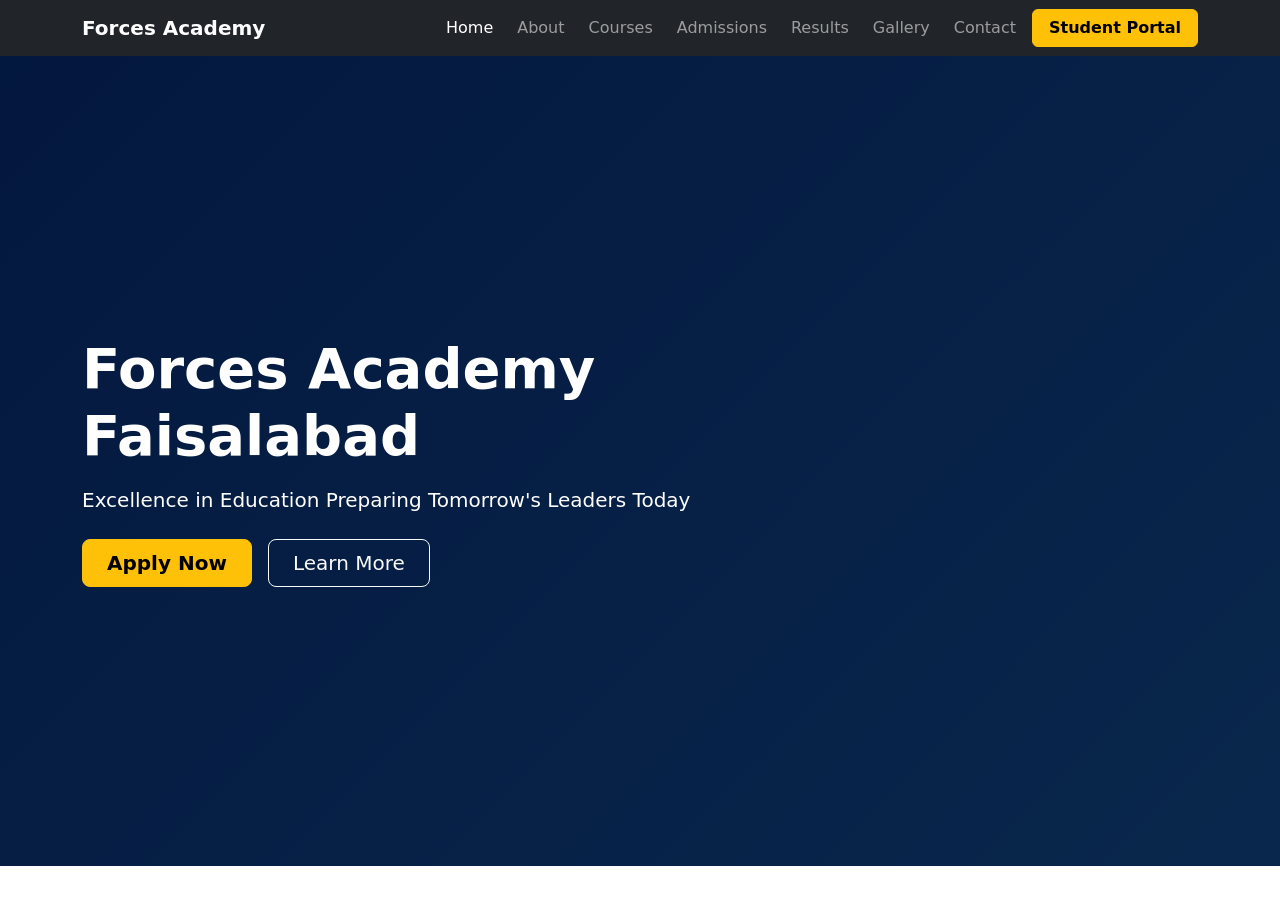
==== index.html @ 1019a2f9 "Add files via upload" ====
<!DOCTYPE html>
<html lang="en">
<head>
    <meta charset="UTF-8" />
    <meta name="viewport" content="width=device-width, initial-scale=1.0" />
    <title>Forces Academy Faisalabad</title>
    <link href="https://cdn.jsdelivr.net/npm/bootstrap@5.3.0/dist/css/bootstrap.min.css" rel="stylesheet" />
    <link rel="stylesheet" href="css/style.css" />
</head>
<body>

    <nav class="navbar navbar-expand-lg sticky-top navbar-dark bg-dark" id="mainNav">
        <div class="container">
            <a class="navbar-brand fw-bold" href="index.html">
                Forces Academy
            </a>
            <button class="navbar-toggler" type="button" data-bs-toggle="collapse" data-bs-target="#navMenu">
                <span class="navbar-toggler-icon"></span>
            </button>
            <div class="collapse navbar-collapse" id="navMenu">
                <ul class="navbar-nav ms-auto align-items-lg-center gap-lg-2">
                    <li class="nav-item">
                        <a class="nav-link active" href="index.html">Home</a>
                    </li>
                    <li class="nav-item">
                        <a class="nav-link" href="about.html">About</a>
                    </li>
                    <li class="nav-item">
                        <a class="nav-link" href="courses.html">Courses</a>
                    </li>
                    <li class="nav-item">
                        <a class="nav-link" href="admissions.html">Admissions</a>
                    </li>
                    <li class="nav-item">
                        <a class="nav-link" href="results.html">Results</a>
                    </li>
                    <li class="nav-item">
                        <a class="nav-link" href="gallery.html">Gallery</a>
                    </li>
                    <li class="nav-item">
                        <a class="nav-link" href="contact.html">Contact</a>
                    </li>
                    <li class="nav-item">
                        <a class="btn btn-warning fw-semibold px-3" href="#">
                            Student Portal
                        </a>
                    </li>
                </ul>
            </div>
        </div>
    </nav>

    <section id="hero">
        <div class="hero-overlay">
            <div class="container h-100">
                <div class="row h-100 align-items-center">
                    <div class="col-lg-8 text-white">
                        <h1 class="display-4 fw-bold mb-3">
                            Forces Academy Faisalabad
                        </h1>
                        <p class="lead mb-4">
                            Excellence in Education Preparing Tomorrow's Leaders Today
                        </p>
                        <div class="d-flex flex-wrap gap-3">
                            <a href="admissions.html" class="btn btn-warning btn-lg fw-semibold px-4">
                                Apply Now
                            </a>
                            <a href="about.html" class="btn btn-outline-light btn-lg px-4">
                                Learn More
                            </a>
                        </div>
                    </div>
                </div>
            </div>
        </div>
    </section>

    <script src="https://cdn.jsdelivr.net/npm/bootstrap@5.3.0/dist/js/bootstrap.bundle.min.js"></script>
    <script src="js/main.js"></script>
</body>
</html>
---- css/style.css ----
#hero {
    background: linear-gradient(135deg, #0a1f44 0%, #1a4a6b 100%);
    min-height: 90vh;
}
.hero-overlay {
    background: rgba(0, 20, 60, 0.65);
    min-height: 90vh;
    display: flex;
    align-items: center;
}
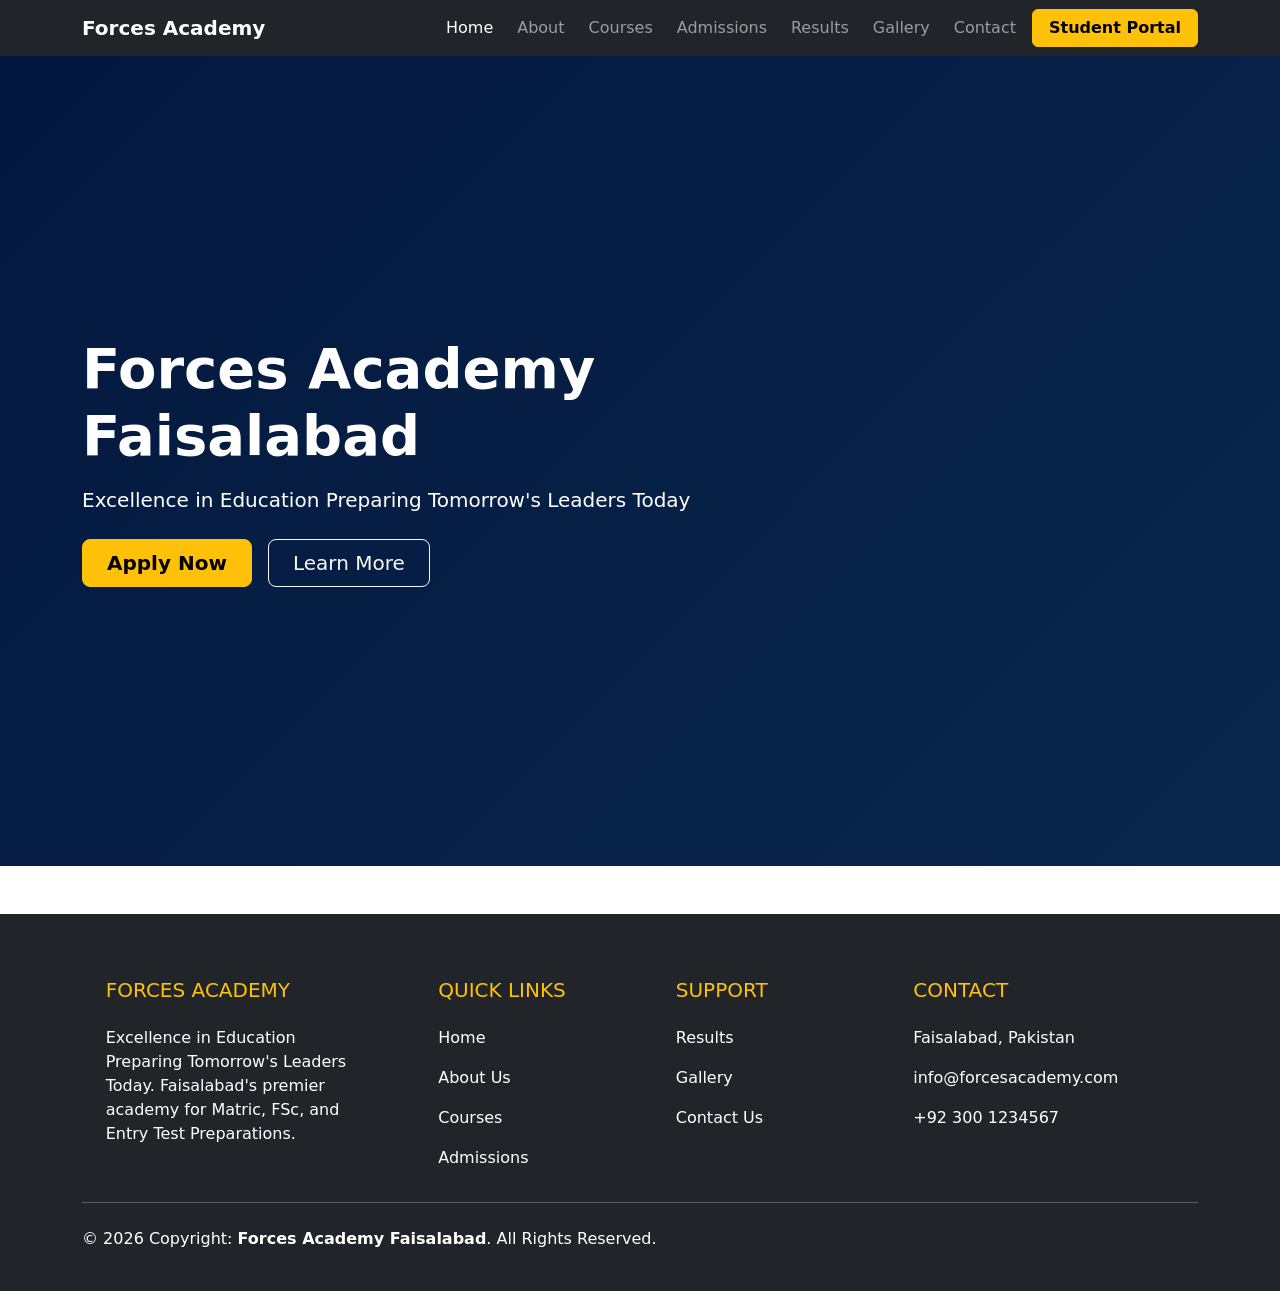
==== commit 861ce834: "Add files via upload" ====
--- a/index.html
+++ b/index.html
@@ -75,8 +75,66 @@
             </div>
         </div>
     </section>
+<!-- ================= FOOTER SECTION ================= -->
+<footer class="bg-dark text-white pt-5 pb-4 mt-5">
+    <div class="container text-md-left">
+        <div class="row text-md-left">
+            
+            <!-- Academy Info Column -->
+            <div class="col-md-3 col-lg-3 col-xl-3 mx-auto mt-3">
+                <h5 class="text-uppercase mb-4 font-weight-bold text-warning">Forces Academy</h5>
+                <p>Excellence in Education Preparing Tomorrow's Leaders Today. Faisalabad's premier academy for Matric, FSc, and Entry Test Preparations.</p>
+            </div>
 
+            <!-- Quick Links Column -->
+            <div class="col-md-2 col-lg-2 col-xl-2 mx-auto mt-3">
+                <h5 class="text-uppercase mb-4 font-weight-bold text-warning">Quick Links</h5>
+                <p><a href="index.html" class="text-white text-decoration-none">Home</a></p>
+                <p><a href="about.html" class="text-white text-decoration-none">About Us</a></p>
+                <p><a href="courses.html" class="text-white text-decoration-none">Courses</a></p>
+                <p><a href="admissions.html" class="text-white text-decoration-none">Admissions</a></p>
+            </div>
+
+            <!-- More Links Column -->
+            <div class="col-md-3 col-lg-2 col-xl-2 mx-auto mt-3">
+                <h5 class="text-uppercase mb-4 font-weight-bold text-warning">Support</h5>
+                <p><a href="results.html" class="text-white text-decoration-none">Results</a></p>
+                <p><a href="gallery.html" class="text-white text-decoration-none">Gallery</a></p>
+                <p><a href="contact.html" class="text-white text-decoration-none">Contact Us</a></p>
+            </div>
+
+            <!-- Contact Info Column -->
+            <div class="col-md-4 col-lg-3 col-xl-3 mx-auto mt-3">
+                <h5 class="text-uppercase mb-4 font-weight-bold text-warning">Contact</h5>
+                <p><i class="fas fa-home mr-3"></i> Faisalabad, Pakistan</p>
+                <p><i class="fas fa-envelope mr-3"></i> info@forcesacademy.com</p>
+                <p><i class="fas fa-phone mr-3"></i> +92 300 1234567</p>
+            </div>
+            
+        </div>
+
+        <hr class="mb-4">
+
+        <!-- Copyright & Social Icons Row -->
+        <div class="row align-items-center">
+            <div class="col-md-7 col-lg-8">
+                <p class="text-md-left">© 2026 Copyright: <strong>Forces Academy Faisalabad</strong>. All Rights Reserved.</p>
+            </div>
+            <div class="col-md-5 col-lg-4">
+                <div class="text-center text-md-right">
+                    <ul class="list-unstyled list-inline">
+                        <li class="list-inline-item"><a href="#" class="btn-floating btn-sm text-white" style="font-size: 23px;"><i class="fab fa-facebook"></i></a></li>
+                        <li class="list-inline-item"><a href="#" class="btn-floating btn-sm text-white" style="font-size: 23px;"><i class="fab fa-twitter"></i></a></li>
+                        <li class="list-inline-item"><a href="#" class="btn-floating btn-sm text-white" style="font-size: 23px;"><i class="fab fa-instagram"></i></a></li>
+                        <li class="list-inline-item"><a href="#" class="btn-floating btn-sm text-white" style="font-size: 23px;"><i class="fab fa-linkedin-in"></i></a></li>
+                    </ul>
+                </div>
+            </div>
+        </div>
+    </div>
+</footer>
     <script src="https://cdn.jsdelivr.net/npm/bootstrap@5.3.0/dist/js/bootstrap.bundle.min.js"></script>
     <script src="js/main.js"></script>
+
 </body>
 </html>
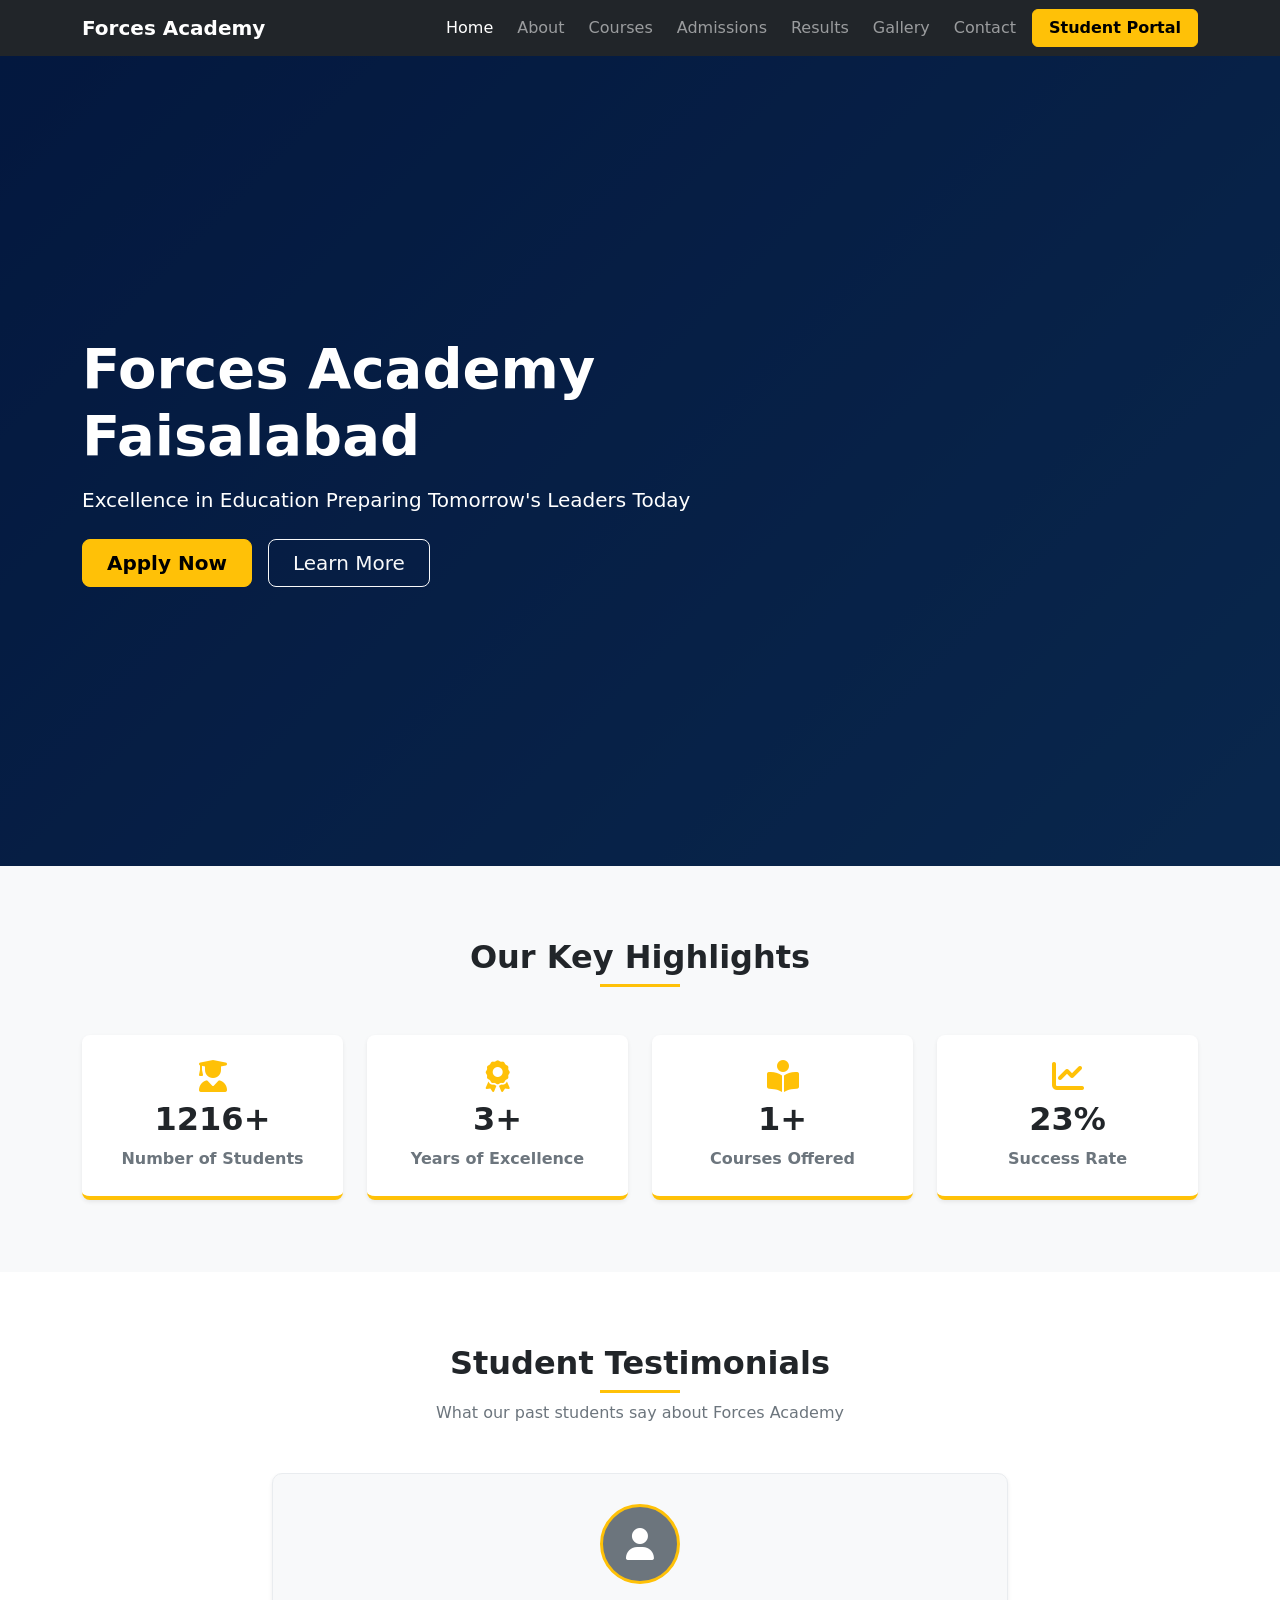
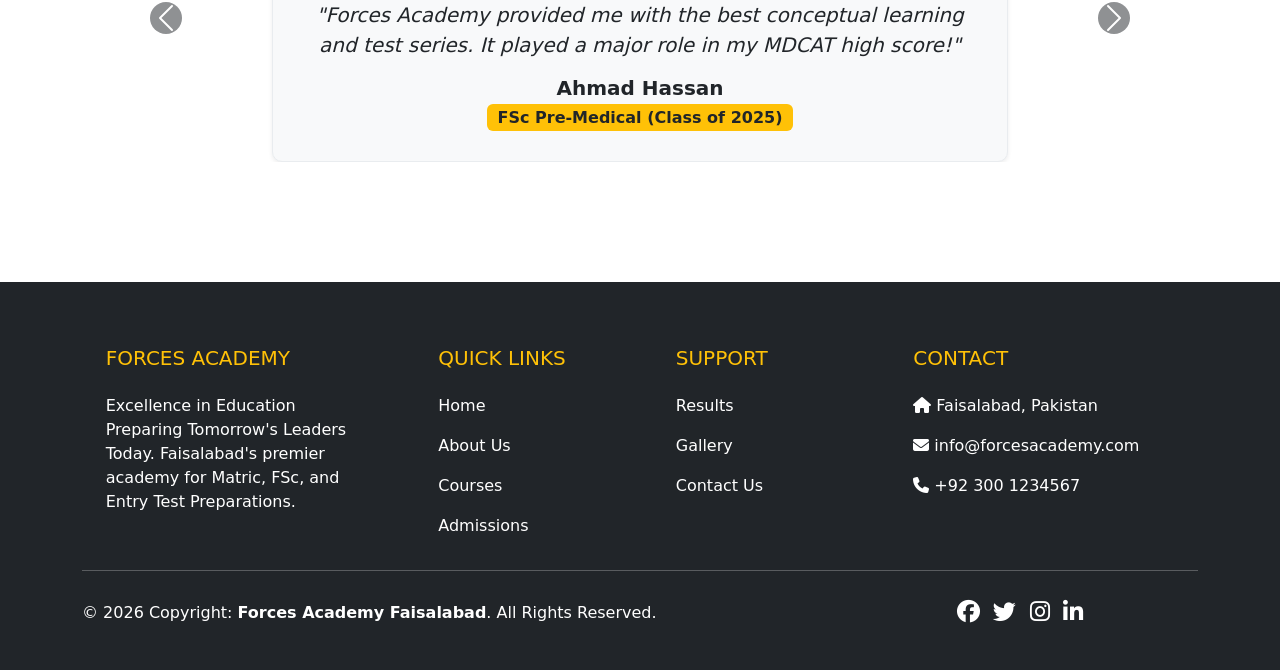
==== commit 6cf7cf32: "Add files via upload" ====
--- a/index.html
+++ b/index.html
@@ -6,6 +6,7 @@
     <meta name="viewport" content="width=device-width, initial-scale=1.0" />
     <title>Forces Academy Faisalabad</title>
     <link href="https://cdn.jsdelivr.net/npm/bootstrap@5.3.0/dist/css/bootstrap.min.css" rel="stylesheet" />
+    <link rel="stylesheet" href="https://cdnjs.cloudflare.com/ajax/libs/font-awesome/6.4.0/css/all.min.css" />
     <link rel="stylesheet" href="css/style.css" />
 </head>
 <body>
@@ -75,64 +76,177 @@
             </div>
         </div>
     </section>
-<!-- ================= FOOTER SECTION ================= -->
-<footer class="bg-dark text-white pt-5 pb-4 mt-5">
-    <div class="container text-md-left">
-        <div class="row text-md-left">
-            
-            <!-- Academy Info Column -->
-            <div class="col-md-3 col-lg-3 col-xl-3 mx-auto mt-3">
-                <h5 class="text-uppercase mb-4 font-weight-bold text-warning">Forces Academy</h5>
-                <p>Excellence in Education Preparing Tomorrow's Leaders Today. Faisalabad's premier academy for Matric, FSc, and Entry Test Preparations.</p>
-            </div>
-
-            <!-- Quick Links Column -->
-            <div class="col-md-2 col-lg-2 col-xl-2 mx-auto mt-3">
-                <h5 class="text-uppercase mb-4 font-weight-bold text-warning">Quick Links</h5>
-                <p><a href="index.html" class="text-white text-decoration-none">Home</a></p>
-                <p><a href="about.html" class="text-white text-decoration-none">About Us</a></p>
-                <p><a href="courses.html" class="text-white text-decoration-none">Courses</a></p>
-                <p><a href="admissions.html" class="text-white text-decoration-none">Admissions</a></p>
-            </div>
-
-            <!-- More Links Column -->
-            <div class="col-md-3 col-lg-2 col-xl-2 mx-auto mt-3">
-                <h5 class="text-uppercase mb-4 font-weight-bold text-warning">Support</h5>
-                <p><a href="results.html" class="text-white text-decoration-none">Results</a></p>
-                <p><a href="gallery.html" class="text-white text-decoration-none">Gallery</a></p>
-                <p><a href="contact.html" class="text-white text-decoration-none">Contact Us</a></p>
-            </div>
-
-            <!-- Contact Info Column -->
-            <div class="col-md-4 col-lg-3 col-xl-3 mx-auto mt-3">
-                <h5 class="text-uppercase mb-4 font-weight-bold text-warning">Contact</h5>
-                <p><i class="fas fa-home mr-3"></i> Faisalabad, Pakistan</p>
-                <p><i class="fas fa-envelope mr-3"></i> info@forcesacademy.com</p>
-                <p><i class="fas fa-phone mr-3"></i> +92 300 1234567</p>
-            </div>
-            
-        </div>
-
-        <hr class="mb-4">
-
-        <!-- Copyright & Social Icons Row -->
-        <div class="row align-items-center">
-            <div class="col-md-7 col-lg-8">
-                <p class="text-md-left">© 2026 Copyright: <strong>Forces Academy Faisalabad</strong>. All Rights Reserved.</p>
-            </div>
-            <div class="col-md-5 col-lg-4">
-                <div class="text-center text-md-right">
-                    <ul class="list-unstyled list-inline">
-                        <li class="list-inline-item"><a href="#" class="btn-floating btn-sm text-white" style="font-size: 23px;"><i class="fab fa-facebook"></i></a></li>
-                        <li class="list-inline-item"><a href="#" class="btn-floating btn-sm text-white" style="font-size: 23px;"><i class="fab fa-twitter"></i></a></li>
-                        <li class="list-inline-item"><a href="#" class="btn-floating btn-sm text-white" style="font-size: 23px;"><i class="fab fa-instagram"></i></a></li>
-                        <li class="list-inline-item"><a href="#" class="btn-floating btn-sm text-white" style="font-size: 23px;"><i class="fab fa-linkedin-in"></i></a></li>
-                    </ul>
-                </div>
-            </div>
-        </div>
-    </div>
-</footer>
+
+    <section class="py-5 bg-light" id="stats-section">
+        <div class="container py-4">
+            <div class="text-center mb-5">
+                <h2 class="fw-bold text-dark">Our Key Highlights</h2>
+                <div class="mx-auto bg-warning" style="height: 3px; width: 80px;"></div>
+            </div>
+            <div class="row g-4 text-center">
+                <div class="col-6 col-md-3">
+                    <div class="stat-box shadow-sm">
+                        <i class="fas fa-user-graduate fa-2x text-warning mb-2"></i>
+                        <h2 class="fw-bold text-dark"><span class="counter" data-target="5000">0</span>+</h2>
+                        <p class="text-secondary fw-semibold mb-0">Number of Students</p>
+                    </div>
+                </div>
+                <div class="col-6 col-md-3">
+                    <div class="stat-box shadow-sm">
+                        <i class="fas fa-award fa-2x text-warning mb-2"></i>
+                        <h2 class="fw-bold text-dark"><span class="counter" data-target="15">0</span>+</h2>
+                        <p class="text-secondary fw-semibold mb-0">Years of Excellence</p>
+                    </div>
+                </div>
+                <div class="col-6 col-md-3">
+                    <div class="stat-box shadow-sm">
+                        <i class="fas fa-book-reader fa-2x text-warning mb-2"></i>
+                        <h2 class="fw-bold text-dark"><span class="counter" data-target="6">0</span>+</h2>
+                        <p class="text-secondary fw-semibold mb-0">Courses Offered</p>
+                    </div>
+                </div>
+                <div class="col-6 col-md-3">
+                    <div class="stat-box shadow-sm">
+                        <i class="fas fa-chart-line fa-2x text-warning mb-2"></i>
+                        <h2 class="fw-bold text-dark"><span class="counter" data-target="98">0</span>%</h2>
+                        <p class="text-secondary fw-semibold mb-0">Success Rate</p>
+                    </div>
+                </div>
+            </div>
+        </div>
+    </section>
+
+    <section class="py-5">
+        <div class="container py-4">
+            <div class="text-center mb-5">
+                <h2 class="fw-bold text-dark">Student Testimonials</h2>
+                <div class="mx-auto bg-warning mb-2" style="height: 3px; width: 80px;"></div>
+                <p class="text-secondary">What our past students say about Forces Academy</p>
+            </div>
+
+            <div id="testimonialCarousel" class="carousel slide" data-bs-ride="carousel" data-bs-interval="4000">
+                <div class="carousel-inner">
+                    <div class="carousel-item active">
+                        <div class="row justify-content-center">
+                            <div class="col-md-8 text-center">
+                                <div class="testimonial-card shadow-sm">
+                                    <div class="testimonial-img-placeholder mb-3">
+                                        <i class="fas fa-user"></i>
+                                    </div>
+                                    <p class="lead text-dark fst-italic mb-3">"Forces Academy provided me with the best conceptual learning and test series. It played a major role in my MDCAT high score!"</p>
+                                    <h5 class="fw-bold text-dark mb-1">Ahmad Hassan</h5>
+                                    <span class="badge bg-warning text-dark fs-6">FSc Pre-Medical (Class of 2025)</span>
+                                </div>
+                            </div>
+                        </div>
+                    </div>
+                    <div class="carousel-item">
+                        <div class="row justify-content-center">
+                            <div class="col-md-8 text-center">
+                                <div class="testimonial-card shadow-sm">
+                                    <div class="testimonial-img-placeholder mb-3">
+                                        <i class="fas fa-user"></i>
+                                    </div>
+                                    <p class="lead text-dark fst-italic mb-3">"The Computer Science teachers are extremely helpful. The computer lab facilities and regular assessments made ICS smooth for me."</p>
+                                    <h5 class="fw-bold text-dark mb-1">Fatima Noor</h5>
+                                    <span class="badge bg-warning text-dark fs-6">ICS Computer Science (Class of 2025)</span>
+                                </div>
+                            </div>
+                        </div>
+                    </div>
+                    <div class="carousel-item">
+                        <div class="row justify-content-center">
+                            <div class="col-md-8 text-center">
+                                <div class="testimonial-card shadow-sm">
+                                    <div class="testimonial-img-placeholder mb-3">
+                                        <i class="fas fa-user"></i>
+                                    </div>
+                                    <p class="lead text-dark fst-italic mb-3">"Top academy in Faisalabad for ECAT prep. The daily topic-wise entry test grand tests prepared me perfectly for engineering entrance."</p>
+                                    <h5 class="fw-bold text-dark mb-1">Usman Ali</h5>
+                                    <span class="badge bg-warning text-dark fs-6">ECAT Prep (Class of 2026)</span>
+                                </div>
+                            </div>
+                        </div>
+                    </div>
+                    <div class="carousel-item">
+                        <div class="row justify-content-center">
+                            <div class="col-md-8 text-center">
+                                <div class="testimonial-card shadow-sm">
+                                    <div class="testimonial-img-placeholder mb-3">
+                                        <i class="fas fa-user"></i>
+                                    </div>
+                                    <p class="lead text-dark fst-italic mb-3">"Highly disciplined environment and great faculty guidance. The matric practice exams boosted my confidence tremendously."</p>
+                                    <h5 class="fw-bold text-dark mb-1">Zainab Bibi</h5>
+                                    <span class="badge bg-warning text-dark fs-6">Matric Science (Class of 2024)</span>
+                                </div>
+                            </div>
+                        </div>
+                    </div>
+                </div>
+
+                <button class="carousel-control-prev" type="button" data-bs-target="#testimonialCarousel" data-bs-slide="prev">
+                    <span class="carousel-control-prev-icon bg-dark rounded-circle p-3" aria-hidden="true"></span>
+                    <span class="visually-hidden">Previous</span>
+                </button>
+                <button class="carousel-control-next" type="button" data-bs-target="#testimonialCarousel" data-bs-slide="next">
+                    <span class="carousel-control-next-icon bg-dark rounded-circle p-3" aria-hidden="true"></span>
+                    <span class="visually-hidden">Next</span>
+                </button>
+            </div>
+        </div>
+    </section>
+
+    <footer class="bg-dark text-white pt-5 pb-4 mt-5">
+        <div class="container text-md-left">
+            <div class="row text-md-left">
+                <div class="col-md-3 col-lg-3 col-xl-3 mx-auto mt-3">
+                    <h5 class="text-uppercase mb-4 font-weight-bold text-warning">Forces Academy</h5>
+                    <p>Excellence in Education Preparing Tomorrow's Leaders Today. Faisalabad's premier academy for Matric, FSc, and Entry Test Preparations.</p>
+                </div>
+
+                <div class="col-md-2 col-lg-2 col-xl-2 mx-auto mt-3">
+                    <h5 class="text-uppercase mb-4 font-weight-bold text-warning">Quick Links</h5>
+                    <p><a href="index.html" class="text-white text-decoration-none">Home</a></p>
+                    <p><a href="about.html" class="text-white text-decoration-none">About Us</a></p>
+                    <p><a href="courses.html" class="text-white text-decoration-none">Courses</a></p>
+                    <p><a href="admissions.html" class="text-white text-decoration-none">Admissions</a></p>
+                </div>
+
+                <div class="col-md-3 col-lg-2 col-xl-2 mx-auto mt-3">
+                    <h5 class="text-uppercase mb-4 font-weight-bold text-warning">Support</h5>
+                    <p><a href="results.html" class="text-white text-decoration-none">Results</a></p>
+                    <p><a href="gallery.html" class="text-white text-decoration-none">Gallery</a></p>
+                    <p><a href="contact.html" class="text-white text-decoration-none">Contact Us</a></p>
+                </div>
+
+                <div class="col-md-4 col-lg-3 col-xl-3 mx-auto mt-3">
+                    <h5 class="text-uppercase mb-4 font-weight-bold text-warning">Contact</h5>
+                    <p><i class="fas fa-home mr-3"></i> Faisalabad, Pakistan</p>
+                    <p><i class="fas fa-envelope mr-3"></i> info@forcesacademy.com</p>
+                    <p><i class="fas fa-phone mr-3"></i> +92 300 1234567</p>
+                </div>
+            </div>
+
+            <hr class="mb-4">
+
+            <div class="row align-items-center">
+                <div class="col-md-7 col-lg-8">
+                    <p class="text-md-left">© 2026 Copyright: <strong>Forces Academy Faisalabad</strong>. All Rights Reserved.</p>
+                </div>
+                <div class="col-md-5 col-lg-4">
+                    <div class="text-center text-md-right">
+                        <ul class="list-unstyled list-inline">
+                            <li class="list-inline-item"><a href="#" class="btn-floating btn-sm text-white" style="font-size: 23px;"><i class="fab fa-facebook"></i></a></li>
+                            <li class="list-inline-item"><a href="#" class="btn-floating btn-sm text-white" style="font-size: 23px;"><i class="fab fa-twitter"></i></a></li>
+                            <li class="list-inline-item"><a href="#" class="btn-floating btn-sm text-white" style="font-size: 23px;"><i class="fab fa-instagram"></i></a></li>
+                            <li class="list-inline-item"><a href="#" class="btn-floating btn-sm text-white" style="font-size: 23px;"><i class="fab fa-linkedin-in"></i></a></li>
+                        </ul>
+                    </div>
+                </div>
+            </div>
+        </div>
+    </footer>
+
     <script src="https://cdn.jsdelivr.net/npm/bootstrap@5.3.0/dist/js/bootstrap.bundle.min.js"></script>
     <script src="js/main.js"></script>
 
--- a/css/style.css
+++ b/css/style.css
@@ -8,4 +8,32 @@
     min-height: 90vh;
     display: flex;
     align-items: center;
-}+}
+.stat-box {
+    padding: 25px 20px;
+    background: #ffffff;
+    border-radius: 8px;
+    border-bottom: 4px solid #ffc107;
+}
+
+.testimonial-card {
+    background: #f8f9fa;
+    border: 1px solid #e9ecef;
+    border-radius: 10px;
+    padding: 30px;
+}
+
+.testimonial-img-placeholder {
+    width: 80px;
+    height: 80px;
+    border-radius: 50%;
+    background-color: #6c757d;
+    color: #ffffff;
+    display: inline-flex;
+    align-items: center;
+    justify-content: center;
+    font-size: 32px;
+    border: 3px solid #ffc107;
+}
+
+
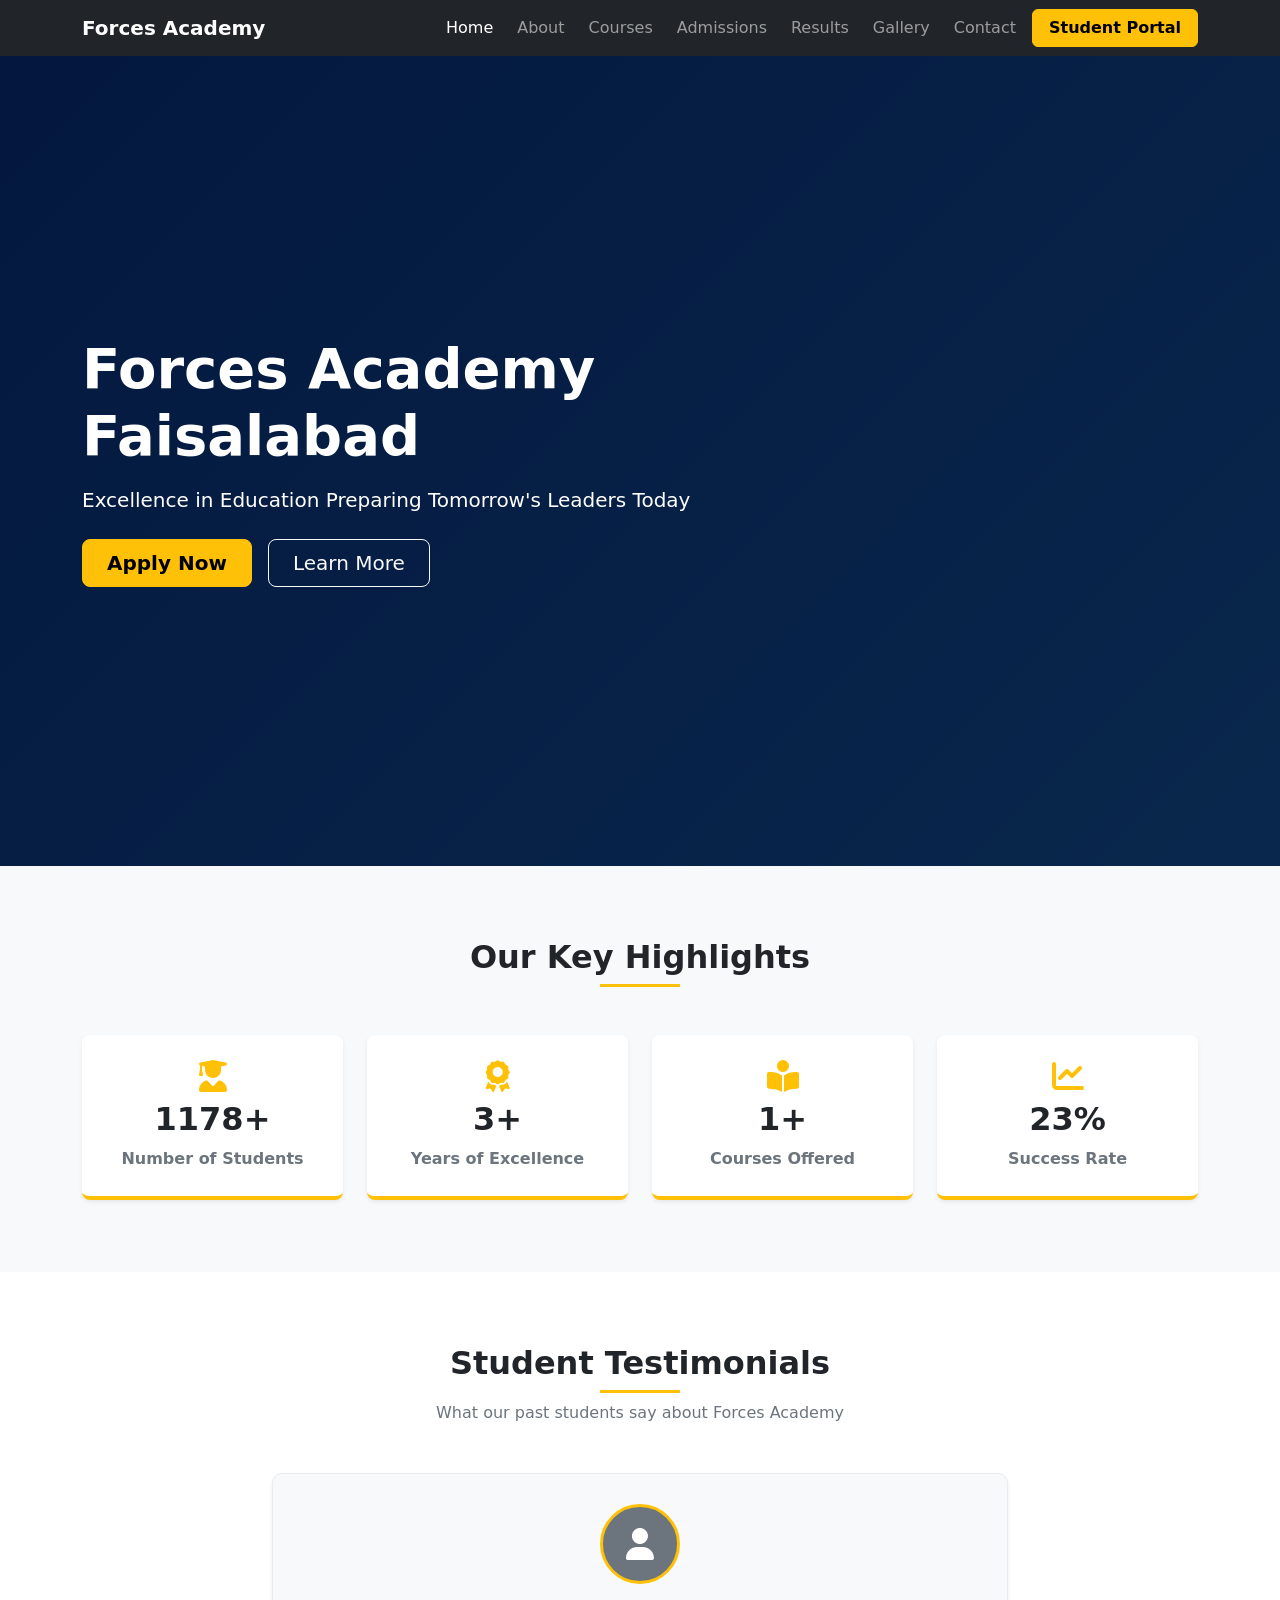
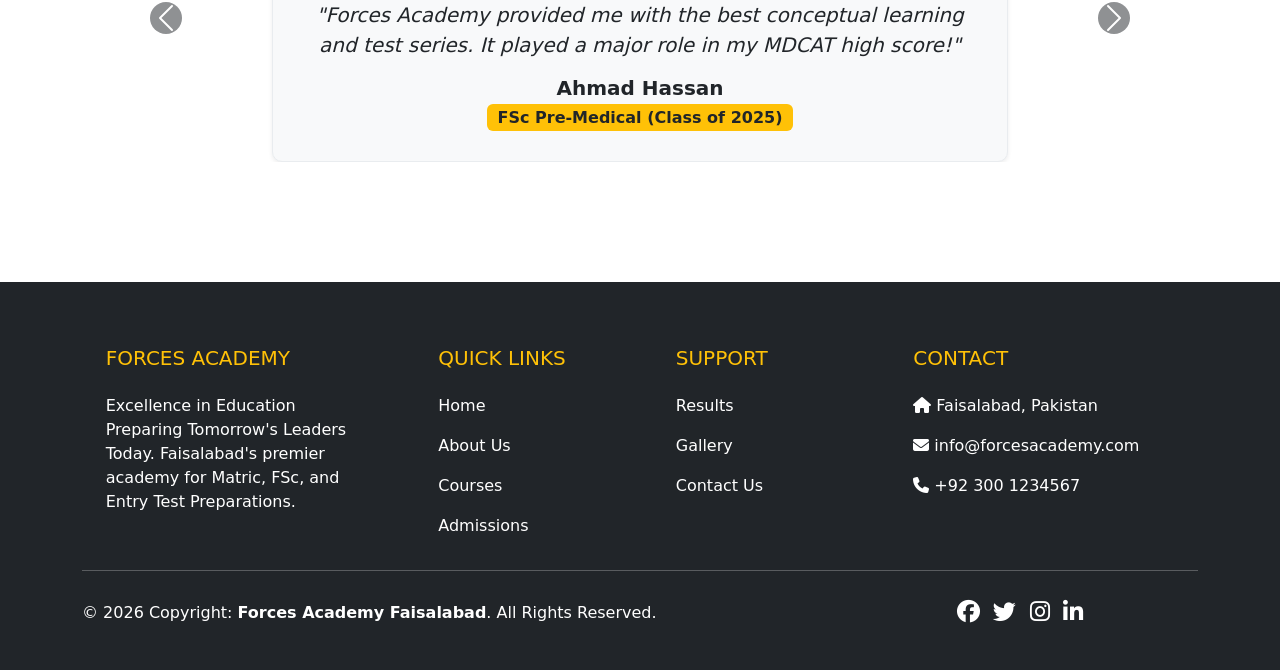
==== commit 76432ef9: "Add files via upload" ====
--- a/index.html
+++ b/index.html
@@ -249,6 +249,8 @@
 
     <script src="https://cdn.jsdelivr.net/npm/bootstrap@5.3.0/dist/js/bootstrap.bundle.min.js"></script>
     <script src="js/main.js"></script>
-
+<a href="#" id="backToTop" class="btn btn-primary align-items-center justify-content-center" aria-label="Back to Top">
+  <i class="bi bi-arrow-up"></i>
+</a>
 </body>
 </html>
--- a/css/style.css
+++ b/css/style.css
@@ -36,4 +36,28 @@
     border: 3px solid #ffc107;
 }
 
+html {
+  scroll-behavior: smooth;
+}
 
+#backToTop {
+  position: fixed;
+  bottom: 25px;
+  right: 25px;
+  display: none !important;
+  width: 45px;
+  height: 45px;
+  z-index: 999;
+  border-radius: 50%;
+  box-shadow: 0 4px 10px rgba(0, 0, 0, 0.3);
+  transition: opacity 0.3s ease, transform 0.3s ease;
+}
+
+#backToTop.show {
+  display: flex !important;
+}
+
+#backToTop:hover {
+  transform: translateY(-3px);
+}
+
